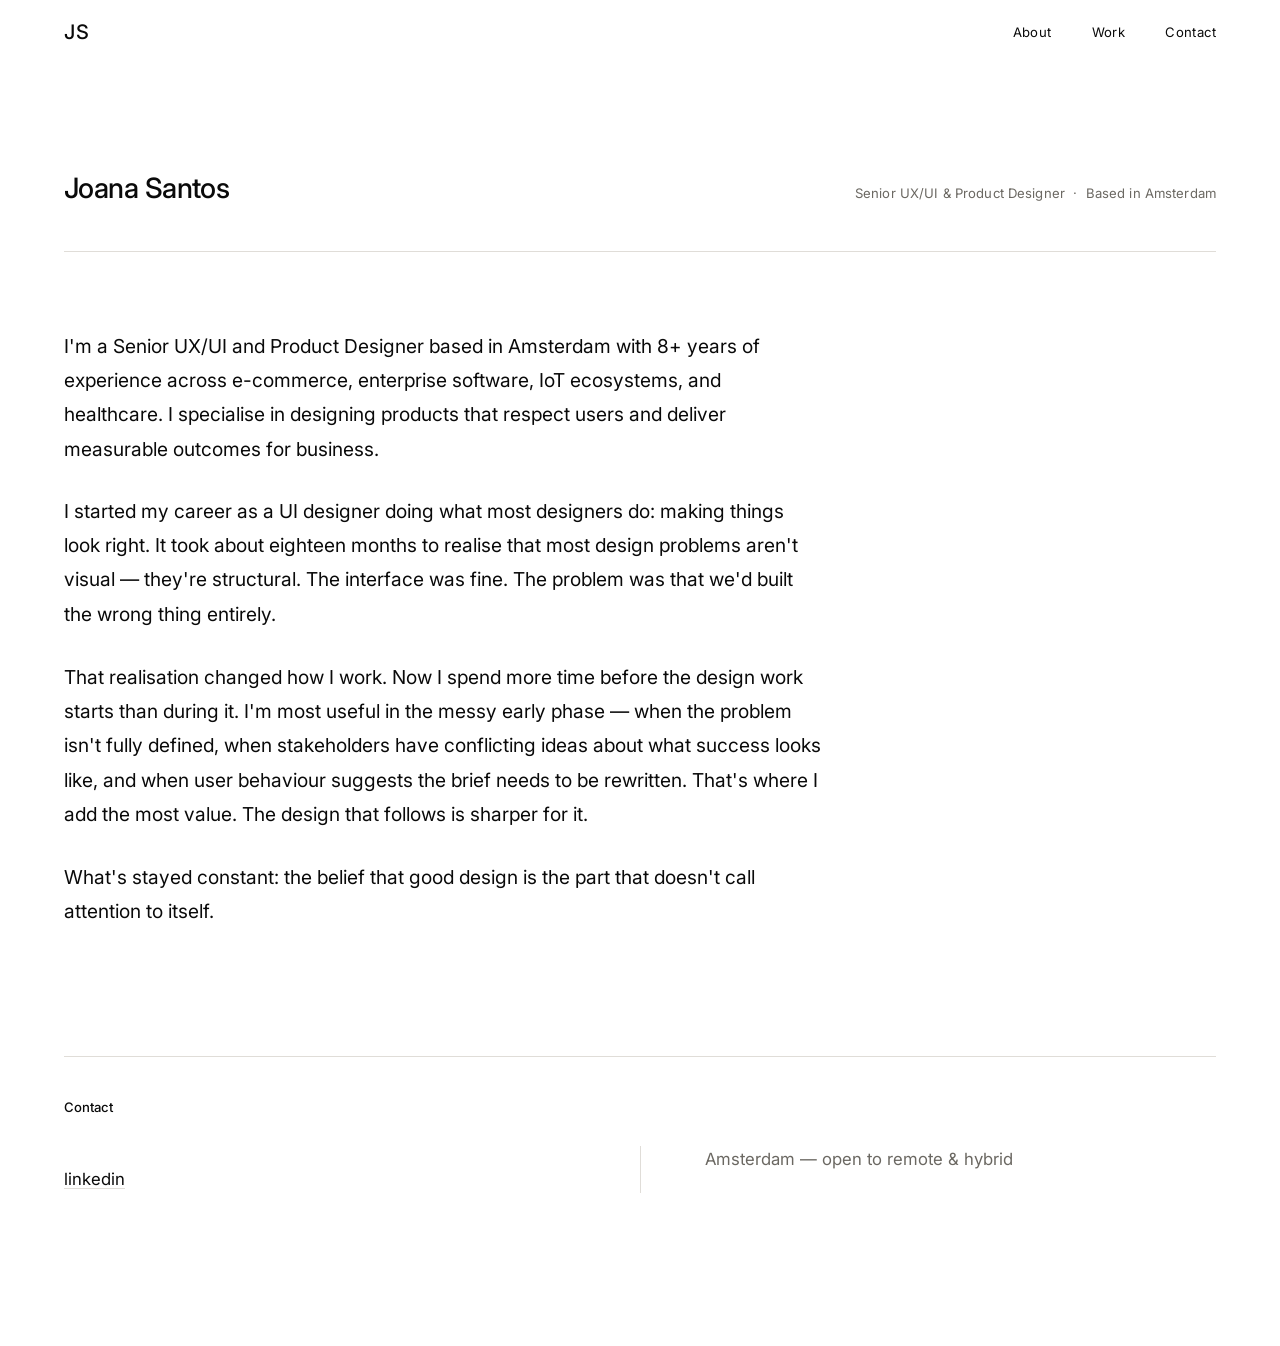
==== about.html @ a2ce0655 "Add files via upload" ====
<!DOCTYPE html>
<html lang="en">
<head>
  <meta charset="UTF-8" />
  <meta name="viewport" content="width=device-width, initial-scale=1.0" />
  <title>About — Joana Santos</title>
  <meta name="description" content="Senior UX/UI & Product Designer based in Amsterdam. 8+ years across e-commerce, enterprise, IoT, and healthcare." />
  <link rel="preconnect" href="https://fonts.googleapis.com" />
  <link rel="preconnect" href="https://fonts.gstatic.com" crossorigin />
  <link href="https://fonts.googleapis.com/css2?family=Inter:wght@300;400;500;600;700&display=swap" rel="stylesheet" />
  <link rel="stylesheet" href="style.css" />

  <style>
    /* ── About page layout ── */

    .about-page {
      padding-top: calc(var(--nav-h) + clamp(4rem, 8vw, 7rem));
      padding-bottom: clamp(6rem, 12vw, 10rem);
    }

    .about-header {
      display: flex;
      align-items: baseline;
      justify-content: space-between;
      gap: 1rem;
      padding-bottom: 2.5rem;
      border-bottom: 1px solid var(--border);
      margin-bottom: clamp(3rem, 6vw, 5rem);
    }

    .about-header__name {
      font-size: clamp(1.3rem, 2.5vw, 1.75rem);
      font-weight: 500;
      letter-spacing: -0.02em;
      color: var(--text);
    }

    .about-header__meta {
      font-size: 0.82rem;
      color: var(--muted);
      letter-spacing: 0.01em;
    }

    /* Bio */
    .about-bio {
      max-width: 760px;
      margin-bottom: clamp(5rem, 10vw, 8rem);
    }

    .about-bio p {
      font-size: clamp(1rem, 1.6vw, 1.2rem);
      font-weight: 400;
      line-height: 1.78;
      color: var(--text);
      margin-bottom: 1.5em;
    }

    .about-bio p:last-child { margin-bottom: 0; }

    /* Contact */
    .about-contact {
      border-top: 1px solid var(--border);
      padding-top: 2.5rem;
    }

    .about-contact__label {
      font-size: 0.82rem;
      font-weight: 500;
      color: var(--text);
      margin-bottom: 1.75rem;
    }

    .about-contact__grid {
      display: grid;
      grid-template-columns: 1fr 1fr;
    }

    .about-contact__col {
      padding-right: 4rem;
    }

    .about-contact__col + .about-contact__col {
      padding-right: 0;
      padding-left: 4rem;
      border-left: 1px solid var(--border);
    }

    .contact-item {
      font-size: clamp(0.9rem, 1.4vw, 1.05rem);
      color: var(--muted);
      margin-bottom: 0.3rem;
    }

    .contact-item a {
      color: var(--text);
      text-decoration: underline;
      text-decoration-color: var(--border);
      text-underline-offset: 3px;
      transition: text-decoration-color 0.2s ease;
    }
    .contact-item a:hover { text-decoration-color: var(--text); }

    .contact-location {
      font-size: clamp(0.9rem, 1.4vw, 1.05rem);
      color: var(--muted);
    }

    .contact-socials {
      display: flex;
      flex-direction: column;
      gap: 0.15rem;
      margin-top: 1.25rem;
    }

    .contact-social {
      font-size: clamp(0.9rem, 1.4vw, 1.05rem);
      color: var(--text);
      text-decoration: underline;
      text-decoration-color: var(--border);
      text-underline-offset: 3px;
      width: fit-content;
      transition: text-decoration-color 0.2s ease;
    }
    .contact-social:hover { text-decoration-color: var(--text); }

    /* Responsive */
    @media (max-width: 680px) {
      .about-header {
        flex-direction: column;
        gap: 0.25rem;
      }

      .about-contact__grid {
        grid-template-columns: 1fr;
        gap: 2.5rem;
      }

      .about-contact__col + .about-contact__col {
        padding-left: 0;
        border-left: none;
        border-top: 1px solid var(--border);
        padding-top: 2.5rem;
      }
    }
  </style>
</head>
<body>

  <!-- NAV -->
  <nav class="nav" id="nav" role="navigation" aria-label="Main navigation">
    <div class="nav__inner">
      <a href="index.html" class="nav__logo" aria-label="Joana Santos — home">JS</a>
      <button class="nav__hamburger" id="hamburger" aria-label="Toggle menu" aria-expanded="false" aria-controls="nav-links">
        <span></span>
        <span></span>
      </button>
      <ul class="nav__links" id="nav-links" role="list">
        <li><a href="index.html#about" class="nav__link">About</a></li>
        <li><a href="work.html" class="nav__link">Work</a></li>
        <li><a href="contact.html" class="nav__link">Contact</a></li>
      </ul>
    </div>
  </nav>

  <!-- Mobile overlay -->
  <div class="nav__overlay" id="nav-overlay" aria-hidden="true"></div>

  <!-- ABOUT -->
  <main>
    <div class="about-page">
      <div class="section-inner">

        <!-- Name / role -->
        <div class="about-header fade-in">
          <h1 class="about-header__name">Joana Santos</h1>
          <p class="about-header__meta">Senior UX/UI &amp; Product Designer &nbsp;·&nbsp; Based in Amsterdam</p>
        </div>

        <!-- Bio -->
        <div class="about-bio">
          <p class="fade-in">
            I'm a Senior UX/UI and Product Designer based in Amsterdam with 8+ years of experience across
            e-commerce, enterprise software, IoT ecosystems, and healthcare. I specialise in designing
            products that respect users and deliver measurable outcomes for business.
          </p>

          <p class="fade-in">
            I started my career as a UI designer doing what most designers do: making things look right.
            It took about eighteen months to realise that most design problems aren't visual — they're
            structural. The interface was fine. The problem was that we'd built the wrong thing entirely.
          </p>

          <p class="fade-in">
            That realisation changed how I work. Now I spend more time before the design work starts than
            during it. I'm most useful in the messy early phase — when the problem isn't fully defined,
            when stakeholders have conflicting ideas about what success looks like, and when user behaviour
            suggests the brief needs to be rewritten. That's where I add the most value.
            The design that follows is sharper for it.
          </p>

          <p class="fade-in">
            What's stayed constant: the belief that good design is the part that doesn't call attention
            to itself.
          </p>
        </div>

        <!-- Contact -->
        <div class="about-contact fade-in">
          <p class="about-contact__label">Contact</p>

          <div class="about-contact__grid">

            <div class="about-contact__col">
              <div class="contact-socials">
                <a href="https://www.linkedin.com/in/joana-maneira-santos/" class="contact-social" target="_blank" rel="noopener noreferrer">linkedin</a>
              </div>
            </div>

            <div class="about-contact__col">
              <p class="contact-location">Amsterdam &mdash; open to remote &amp; hybrid</p>
            </div>

          </div>
        </div>

      </div>
    </div>
  </main>

  <script src="script.js"></script>
</body>
</html>
---- style.css ----
/* ============================================================
   JOANA SANTOS — PORTFOLIO
   Kanso-inspired editorial design
   ============================================================ */

/* ------------------------------------------------------------
   CUSTOM PROPERTIES
------------------------------------------------------------ */
:root {
  --bg:        #FFFFFF;
  --bg-alt:    #F5F3EE;
  --text:      #0A0A0A;
  --muted:     #6B6862;
  --border:    #E0DDD8;

  --sans:      'Inter', sans-serif;

  --nav-h:     64px;
  --max-w:     1280px;
  --gutter:    clamp(1.25rem, 5vw, 4rem);

  --ease-out:  cubic-bezier(0.22, 1, 0.36, 1);
}

/* ------------------------------------------------------------
   RESET
------------------------------------------------------------ */
*, *::before, *::after {
  box-sizing: border-box;
  margin: 0;
  padding: 0;
}

html {
  scroll-behavior: smooth;
  scroll-padding-top: var(--nav-h);
  font-family: 'Inter', sans-serif;
}

body {
  background: var(--bg);
  color: var(--text);
  font-family: 'Inter', sans-serif;
  font-size: 1rem;
  font-weight: 400;
  line-height: 1.6;
  -webkit-font-smoothing: antialiased;
  -moz-osx-font-smoothing: grayscale;
  overflow-x: hidden;
}

a {
  color: inherit;
  text-decoration: none;
}

img,
svg {
  display: block;
}

button {
  cursor: pointer;
  font-family: inherit;
}

ul {
  list-style: none;
}

/* ------------------------------------------------------------
   LAYOUT UTILS
------------------------------------------------------------ */
.section-inner {
  max-width: var(--max-w);
  margin: 0 auto;
  padding-left: var(--gutter);
  padding-right: var(--gutter);
}

.eyebrow {
  display: block;
  font-size: 0.675rem;
  font-weight: 400;
  letter-spacing: 0.16em;
  text-transform: uppercase;
  color: var(--muted);
  margin-bottom: 1.5rem;
}

/* ------------------------------------------------------------
   FADE-IN SCROLL ANIMATIONS
------------------------------------------------------------ */
.fade-in {
  opacity: 0;
  transform: translateY(28px);
  transition:
    opacity  0.75s var(--ease-out),
    transform 0.75s var(--ease-out);
  will-change: opacity, transform;
}

.fade-in.is-visible {
  opacity: 1;
  transform: translateY(0);
}

/* ------------------------------------------------------------
   NAV
------------------------------------------------------------ */
.nav {
  position: fixed;
  inset: 0 0 auto 0;
  z-index: 200;
  height: var(--nav-h);
  background: rgba(255, 255, 255, 0.88);
  backdrop-filter: blur(16px);
  -webkit-backdrop-filter: blur(16px);
  border-bottom: 1px solid transparent;
  transition: border-color 0.3s ease;
}

.nav.is-scrolled {
  border-bottom-color: var(--border);
}

.nav__inner {
  max-width: var(--max-w);
  margin: 0 auto;
  padding: 0 var(--gutter);
  height: 100%;
  display: flex;
  align-items: center;
  justify-content: space-between;
}

/* Logo */
.nav__logo {
  font-family: 'Inter', sans-serif;
  font-size: 1.25rem;
  font-weight: 500;
  letter-spacing: 0.04em;
  color: var(--text);
  flex-shrink: 0;
  transition: opacity 0.2s ease;
}
.nav__logo:hover { opacity: 0.5; }

/* Desktop links */
.nav__links {
  display: flex;
  align-items: center;
  gap: 2.5rem;
}

.nav__link {
  font-size: 0.82rem;
  font-weight: 400;
  letter-spacing: 0.03em;
  color: var(--text);
  position: relative;
  padding-bottom: 3px;
}

.nav__link::after {
  content: '';
  position: absolute;
  bottom: 0;
  left: 0;
  width: 0;
  height: 1px;
  background: currentColor;
  transition: width 0.35s var(--ease-out);
}
.nav__link:hover::after { width: 100%; }

/* Hamburger */
.nav__hamburger {
  display: none;
  flex-direction: column;
  justify-content: center;
  gap: 6px;
  background: none;
  border: none;
  padding: 8px;
  margin-right: -8px;
  z-index: 201;
}

.nav__hamburger span {
  display: block;
  width: 22px;
  height: 1px;
  background: var(--text);
  transition: transform 0.35s var(--ease-out), opacity 0.2s ease;
  transform-origin: center;
}

.nav__hamburger.is-open span:nth-child(1) {
  transform: translateY(3.5px) rotate(45deg);
}
.nav__hamburger.is-open span:nth-child(2) {
  transform: translateY(-3.5px) rotate(-45deg);
}

/* Mobile overlay */
.nav__overlay {
  display: none;
  position: fixed;
  inset: 0;
  background: rgba(10, 10, 10, 0.3);
  backdrop-filter: blur(2px);
  z-index: 198;
  opacity: 0;
  transition: opacity 0.35s ease;
}
.nav__overlay.is-visible {
  opacity: 1;
}

/* ------------------------------------------------------------
   HERO
------------------------------------------------------------ */
.hero {
  min-height: auto;
  padding: 80px 24px 40px 24px;
  display: flex;
  flex-direction: column;
  justify-content: space-between;
  gap: 0;
}

.hero__top {
  align-self: flex-start;
}

.hero__desc {
  max-width: 520px;
  font-size: 16px;
  font-weight: 400;
  color: #111111;
  line-height: 1.6;
}

.hero__roles {
  font-size: 13px;
  font-weight: 400;
  color: #999999;
  margin-top: 16px;
}

.hero__name {
  align-self: flex-start;
  font-family: 'Inter', sans-serif;
  font-size: clamp(60px, 11vw, 150px);
  font-weight: 500;
  line-height: 0.9;
  letter-spacing: -0.03em;
  color: #0A0A0A;
  margin: 0;
  margin-top: 240px;
}




/* ------------------------------------------------------------
   WORK
------------------------------------------------------------ */
.work {
  background: #FFFFFF;
}

.work-grid {
  display: grid;
  grid-template-columns: 1fr 1fr;
  gap: 0;
}

.work-item {
  position: relative;
  aspect-ratio: 4 / 3;
  overflow: hidden;
  cursor: pointer;
}

.work-item--featured {
  grid-column: 1 / -1;
  aspect-ratio: 16 / 7;
}

.work-placeholder {
  width: 100%;
  height: 100%;
}

.work-img {
  position: absolute;
  inset: 0;
  width: 100%;
  height: 100%;
  object-fit: cover;
}

.work-overlay {
  position: absolute;
  inset: 0;
  background: rgba(0, 0, 0, 0.5);
  display: flex;
  flex-direction: column;
  align-items: center;
  justify-content: center;
  gap: 8px;
  opacity: 0;
  transition: opacity 0.3s ease;
}

.work-item:hover .work-overlay {
  opacity: 1;
}

.work-title {
  font-family: 'Inter', sans-serif;
  font-size: 24px;
  font-weight: 500;
  color: #ffffff;
}

.work-meta {
  font-family: 'Inter', sans-serif;
  font-size: 13px;
  font-weight: 400;
  color: rgba(255, 255, 255, 0.7);
}

/* ------------------------------------------------------------
   FOOTER
------------------------------------------------------------ */
.footer {
  background: var(--text);
  color: var(--bg);
  padding: clamp(5rem, 10vw, 10rem) 0 clamp(2rem, 4vw, 3rem);
}

.footer__top {
  display: flex;
  justify-content: space-between;
  align-items: flex-end;
  gap: 2rem;
  flex-wrap: wrap;
  padding-bottom: clamp(3rem, 5vw, 5rem);
  border-bottom: 1px solid rgba(255,255,255,0.1);
  margin-bottom: 2.5rem;
}

.footer__heading {
  font-family: 'Inter', sans-serif;
  font-size: clamp(3.5rem, 9vw, 10rem);
  font-weight: 500;
  line-height: 0.9;
  letter-spacing: -0.03em;
  color: var(--bg);
}

.footer__heading em {
  font-style: normal;
  opacity: 0.4;
}

.footer__email {
  font-size: clamp(0.85rem, 1.1vw, 1rem);
  font-weight: 400;
  color: rgba(255,255,255,0.55);
  border-bottom: 1px solid rgba(255,255,255,0.2);
  padding-bottom: 4px;
  transition: color 0.25s ease, border-color 0.25s ease;
  white-space: nowrap;
  align-self: flex-end;
}

.footer__email:hover {
  color: var(--bg);
  border-bottom-color: var(--bg);
}

.footer__bottom {
  display: flex;
  justify-content: space-between;
  align-items: center;
  gap: 1rem;
}

.footer__wordmark {
  font-family: 'Inter', sans-serif;
  font-size: 1rem;
  font-weight: 500;
  color: var(--bg);
}

.footer__contact {
  display: flex;
  gap: 1.5rem;
}

.footer__contact-link {
  font-size: 14px;
  font-weight: 400;
  color: inherit;
  text-decoration: none;
}

.footer__contact-link:hover {
  text-decoration: underline;
}

.footer__copy {
  font-size: 0.72rem;
  color: rgba(255,255,255,0.3);
  letter-spacing: 0.06em;
}

/* ------------------------------------------------------------
   CASE STUDY — VISUAL GALLERY COMPONENTS
   Used across all project case study pages
------------------------------------------------------------ */

/* Hero figure — replaces plain colour div once images are ready */
.cs-hero-fig {
  width: 100%;
  aspect-ratio: 16 / 7;
  overflow: hidden;
  margin-bottom: clamp(4rem, 8vw, 7rem);
  background: var(--bg-alt);
}
.cs-hero-fig img {
  width: 100%;
  height: 100%;
  object-fit: cover;
  display: block;
}

/* Full-bleed visual — sits outside any section-inner */
.cs-vis-full {
  width: 100%;
  overflow: hidden;
  margin: clamp(3.5rem, 7vw, 6rem) 0;
  background: var(--bg-alt);
}
.cs-vis-full img {
  width: 100%;
  height: auto;
  display: block;
  min-height: 400px;
  object-fit: cover;
}

/* Wide visual — inside section-inner but outside cs-body (up to ~1280px) */
.cs-vis-wide {
  overflow: hidden;
  margin-top: clamp(3rem, 6vw, 5rem);
  background: var(--bg-alt);
}
.cs-vis-wide img {
  width: 100%;
  height: auto;
  display: block;
  min-height: 300px;
  object-fit: cover;
}

/* 2-column pair */
.cs-vis-pair {
  display: grid;
  grid-template-columns: 1fr 1fr;
  gap: 12px;
  margin-top: clamp(3rem, 6vw, 5rem);
}
.cs-vis-pair figure {
  background: var(--bg-alt);
  overflow: hidden;
}
.cs-vis-pair figure img {
  width: 100%;
  height: 100%;
  aspect-ratio: 16 / 10;
  display: block;
  object-fit: cover;
}

/* 3-column trio */
.cs-vis-trio {
  display: grid;
  grid-template-columns: 1fr 1fr 1fr;
  gap: 12px;
  margin: clamp(3rem, 6vw, 5rem) 0;
}
.cs-vis-trio figure {
  background: var(--bg-alt);
  overflow: hidden;
}
.cs-vis-trio figure img {
  width: 100%;
  height: auto;
  display: block;
  min-height: 280px;
  object-fit: cover;
}

/* Caption */
.cs-vis-caption {
  font-size: 0.72rem;
  color: var(--muted);
  letter-spacing: 0.02em;
  margin-top: 0.5rem;
  line-height: 1.5;
}

/* ------------------------------------------------------------
   RESPONSIVE — TABLET (≤ 900px)
------------------------------------------------------------ */

/* ------------------------------------------------------------
   RESPONSIVE — MOBILE (≤ 680px)
------------------------------------------------------------ */
@media (max-width: 680px) {

  /* Visual gallery — stack on mobile */
  .cs-vis-pair,
  .cs-vis-trio {
    grid-template-columns: 1fr;
    gap: 8px;
  }

  /* NAV — logo left, hamburger right */
  .nav__hamburger {
    display: flex;
  }

  .nav__links {
    position: fixed;
    inset: 0 0 0 auto;
    width: min(300px, 85vw);
    height: 100%;
    background: var(--bg);
    border-left: 1px solid var(--border);
    flex-direction: column;
    align-items: flex-start;
    justify-content: center;
    padding: 2.5rem 2rem;
    gap: 1.75rem;
    transform: translateX(100%);
    transition: transform 0.4s var(--ease-out);
    z-index: 199;
    overflow-y: auto;
  }

  .nav__links.is-open {
    transform: translateX(0);
  }

  .nav__overlay {
    display: block;
  }

  .nav__link {
    font-family: 'Inter', sans-serif;
    font-size: 1.75rem;
    font-weight: 400;
    letter-spacing: -0.01em;
    line-height: 1.1;
  }

  .nav__link::after {
    display: none;
  }

  /* HERO */
  .hero {
    padding: 80px 16px 32px 16px;
    gap: 28px;
  }

  .hero__desc {
    max-width: 100%;
  }

  .hero__name {
    font-size: clamp(48px, 14vw, 120px);
  }



  /* FOOTER — stacked, dark background */
  .footer__top {
    flex-direction: column;
    align-items: flex-start;
    gap: 2rem;
  }

  .footer__heading {
    font-size: clamp(3rem, 14vw, 6rem);
    font-weight: 500;
  }

  .footer__email {
    align-self: flex-start;
    font-size: 0.875rem;
    font-weight: 400;
  }

  .footer__wordmark {
    font-weight: 500;
  }

  .footer__copy {
    font-weight: 400;
  }
}

/* ------------------------------------------------------------
   REDUCED MOTION
------------------------------------------------------------ */
@media (prefers-reduced-motion: reduce) {
  .fade-in {
    opacity: 1;
    transform: none;
    transition: none;
  }

  html {
    scroll-behavior: auto;
  }
}
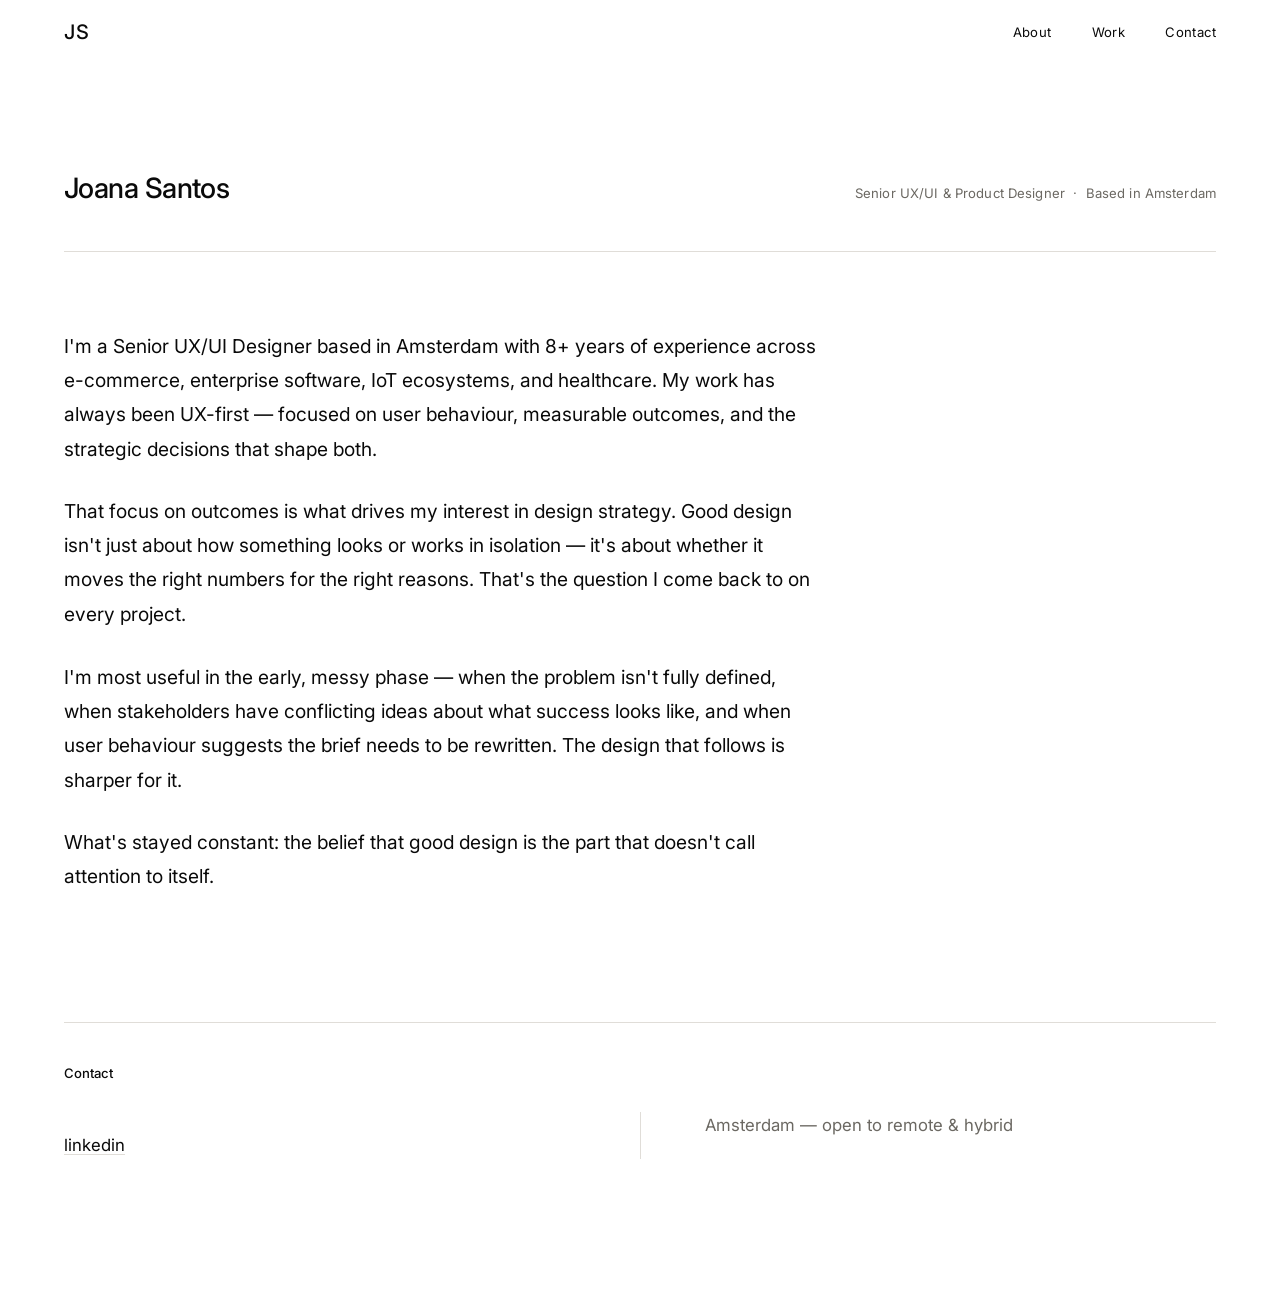
==== commit bfa0d270: "Add files via upload" ====
--- a/about.html
+++ b/about.html
@@ -149,15 +149,15 @@
   <!-- NAV -->
   <nav class="nav" id="nav" role="navigation" aria-label="Main navigation">
     <div class="nav__inner">
-      <a href="index.html" class="nav__logo" aria-label="Joana Santos — home">JS</a>
+      <a href="/" class="nav__logo" aria-label="Joana Santos — home">JS</a>
       <button class="nav__hamburger" id="hamburger" aria-label="Toggle menu" aria-expanded="false" aria-controls="nav-links">
         <span></span>
         <span></span>
       </button>
       <ul class="nav__links" id="nav-links" role="list">
-        <li><a href="index.html#about" class="nav__link">About</a></li>
-        <li><a href="work.html" class="nav__link">Work</a></li>
-        <li><a href="contact.html" class="nav__link">Contact</a></li>
+        <li><a href="/about" class="nav__link">About</a></li>
+        <li><a href="/work" class="nav__link">Work</a></li>
+        <li><a href="/contact" class="nav__link">Contact</a></li>
       </ul>
     </div>
   </nav>
@@ -179,23 +179,21 @@
         <!-- Bio -->
         <div class="about-bio">
           <p class="fade-in">
-            I'm a Senior UX/UI and Product Designer based in Amsterdam with 8+ years of experience across
-            e-commerce, enterprise software, IoT ecosystems, and healthcare. I specialise in designing
-            products that respect users and deliver measurable outcomes for business.
-          </p>
-
-          <p class="fade-in">
-            I started my career as a UI designer doing what most designers do: making things look right.
-            It took about eighteen months to realise that most design problems aren't visual — they're
-            structural. The interface was fine. The problem was that we'd built the wrong thing entirely.
-          </p>
-
-          <p class="fade-in">
-            That realisation changed how I work. Now I spend more time before the design work starts than
-            during it. I'm most useful in the messy early phase — when the problem isn't fully defined,
-            when stakeholders have conflicting ideas about what success looks like, and when user behaviour
-            suggests the brief needs to be rewritten. That's where I add the most value.
-            The design that follows is sharper for it.
+            I'm a Senior UX/UI Designer based in Amsterdam with 8+ years of experience across e-commerce,
+            enterprise software, IoT ecosystems, and healthcare. My work has always been UX-first — focused
+            on user behaviour, measurable outcomes, and the strategic decisions that shape both.
+          </p>
+
+          <p class="fade-in">
+            That focus on outcomes is what drives my interest in design strategy. Good design isn't just
+            about how something looks or works in isolation — it's about whether it moves the right numbers
+            for the right reasons. That's the question I come back to on every project.
+          </p>
+
+          <p class="fade-in">
+            I'm most useful in the early, messy phase — when the problem isn't fully defined, when
+            stakeholders have conflicting ideas about what success looks like, and when user behaviour
+            suggests the brief needs to be rewritten. The design that follows is sharper for it.
           </p>
 
           <p class="fade-in">
--- a/style.css
+++ b/style.css
@@ -177,6 +177,7 @@
 /* Hamburger */
 .nav__hamburger {
   display: none;
+  /* shown via media query */
   flex-direction: column;
   justify-content: center;
   gap: 6px;
@@ -313,6 +314,7 @@
   gap: 8px;
   opacity: 0;
   transition: opacity 0.3s ease;
+  pointer-events: none;
 }
 
 .work-item:hover .work-overlay {
@@ -518,6 +520,65 @@
 /* ------------------------------------------------------------
    RESPONSIVE — TABLET (≤ 900px)
 ------------------------------------------------------------ */
+@media (max-width: 900px) {
+  .work-grid {
+    grid-template-columns: 1fr;
+  }
+
+  .work-item--featured {
+    grid-column: 1;
+    aspect-ratio: 4 / 3;
+  }
+
+  /* Switch to hamburger */
+  .nav__hamburger {
+    display: flex;
+  }
+
+  /* Full-screen overlay menu */
+  .nav__links {
+    position: fixed;
+    inset: 0;
+    width: 100%;
+    height: 100vh;
+    background: var(--bg);
+    flex-direction: column;
+    align-items: flex-start;
+    justify-content: flex-end;
+    padding: 0 var(--gutter) clamp(3rem, 8vh, 5rem);
+    gap: clamp(1.5rem, 4vh, 2.5rem);
+    opacity: 0;
+    pointer-events: none;
+    transition: opacity 0.35s var(--ease-out);
+    z-index: 199;
+  }
+
+  .nav__links.is-open {
+    opacity: 1;
+    pointer-events: auto;
+  }
+
+  .nav__overlay {
+    display: none; /* not needed — menu IS the overlay */
+  }
+
+  .nav__link {
+    font-size: clamp(2.5rem, 8vw, 4rem);
+    font-weight: 400;
+    letter-spacing: -0.03em;
+    line-height: 1.05;
+    color: var(--text);
+  }
+
+  .nav__link::after {
+    display: none;
+  }
+
+  /* Hamburger turns white when menu is open */
+  .nav__hamburger.is-open span {
+    background: var(--text);
+  }
+}
 
 /* ------------------------------------------------------------
    RESPONSIVE — MOBILE (≤ 680px)
@@ -531,89 +592,100 @@
     gap: 8px;
   }
 
-  /* NAV — logo left, hamburger right */
-  .nav__hamburger {
-    display: flex;
-  }
-
-  .nav__links {
-    position: fixed;
-    inset: 0 0 0 auto;
-    width: min(300px, 85vw);
-    height: 100%;
-    background: var(--bg);
-    border-left: 1px solid var(--border);
-    flex-direction: column;
-    align-items: flex-start;
-    justify-content: center;
-    padding: 2.5rem 2rem;
-    gap: 1.75rem;
-    transform: translateX(100%);
-    transition: transform 0.4s var(--ease-out);
-    z-index: 199;
-    overflow-y: auto;
-  }
-
-  .nav__links.is-open {
-    transform: translateX(0);
-  }
-
-  .nav__overlay {
-    display: block;
-  }
-
-  .nav__link {
-    font-family: 'Inter', sans-serif;
-    font-size: 1.75rem;
-    font-weight: 400;
-    letter-spacing: -0.01em;
-    line-height: 1.1;
-  }
-
-  .nav__link::after {
-    display: none;
-  }
-
   /* HERO */
   .hero {
-    padding: 80px 16px 32px 16px;
-    gap: 28px;
+    padding: 80px 16px 40px 16px;
+    gap: 0;
   }
 
   .hero__desc {
     max-width: 100%;
+    font-size: 15px;
   }
 
   .hero__name {
-    font-size: clamp(48px, 14vw, 120px);
-  }
-
-
-
-  /* FOOTER — stacked, dark background */
-  .footer__top {
-    flex-direction: column;
-    align-items: flex-start;
-    gap: 2rem;
-  }
-
-  .footer__heading {
-    font-size: clamp(3rem, 14vw, 6rem);
-    font-weight: 500;
-  }
-
-  .footer__email {
-    align-self: flex-start;
-    font-size: 0.875rem;
-    font-weight: 400;
-  }
-
-  .footer__wordmark {
-    font-weight: 500;
-  }
-
-  .footer__copy {
-    font-weight: 400;
+    font-size: clamp(52px, 15vw, 100px);
+    margin-top: 80px;
+  }
+
+  /* WORK GRID */
+  .work-grid {
+    grid-template-columns: 1fr;
+  }
+
+  .work-item--featured {
+    grid-column: 1;
+    aspect-ratio: 4 / 3;
+  }
+
+  /* Always show overlay on mobile (no hover) */
+  .work-overlay {
+    opacity: 1;
+    background: rgba(0, 0, 0, 0.35);
+  }
+
+  .work-title {
+    font-size: 18px;
+  }
+
+  .work-meta {
+    font-size: 11px;
+  }
+
+  /* STAT STRIP — stack vertically */
+  .cs-stat-strip {
+    grid-template-columns: 1fr !important;
+  }
+
+  .cs-stat-strip > div {
+    border-right: none !important;
+    border-bottom: 1px solid var(--border);
+    padding: 2rem 0 !important;
+  }
+
+  .cs-stat-strip > div:last-child {
+    border-bottom: none;
+  }
+
+  /* CASE STUDY — shared components */
+
+  /* Header */
+  .cs-header {
+    padding: 2rem 0 2.5rem;
+  }
+
+  /* Section spacing */
+  .cs-section {
+    margin-bottom: clamp(2.5rem, 6vw, 4rem);
+  }
+
+  /* Insight bleed — use fixed 16px gutter on mobile */
+  .cs-insight {
+    margin-left: -16px !important;
+    margin-right: -16px !important;
+    padding-left: 16px !important;
+    padding-right: 16px !important;
+  }
+
+  /* Full-bleed visual — reduce min-height */
+  .cs-vis-full img {
+    min-height: 220px;
+  }
+
+  /* 2x2 dark screens grid → single column */
+  .cs-screens-grid {
+    grid-template-columns: 1fr !important;
+    gap: 1rem !important;
+  }
+
+  /* Next project — tighten */
+  .cs-next {
+    padding: 2rem 0;
+    gap: 1rem;
+  }
+
+  .cs-next__title {
+    font-size: 1rem;
   }
 }
 
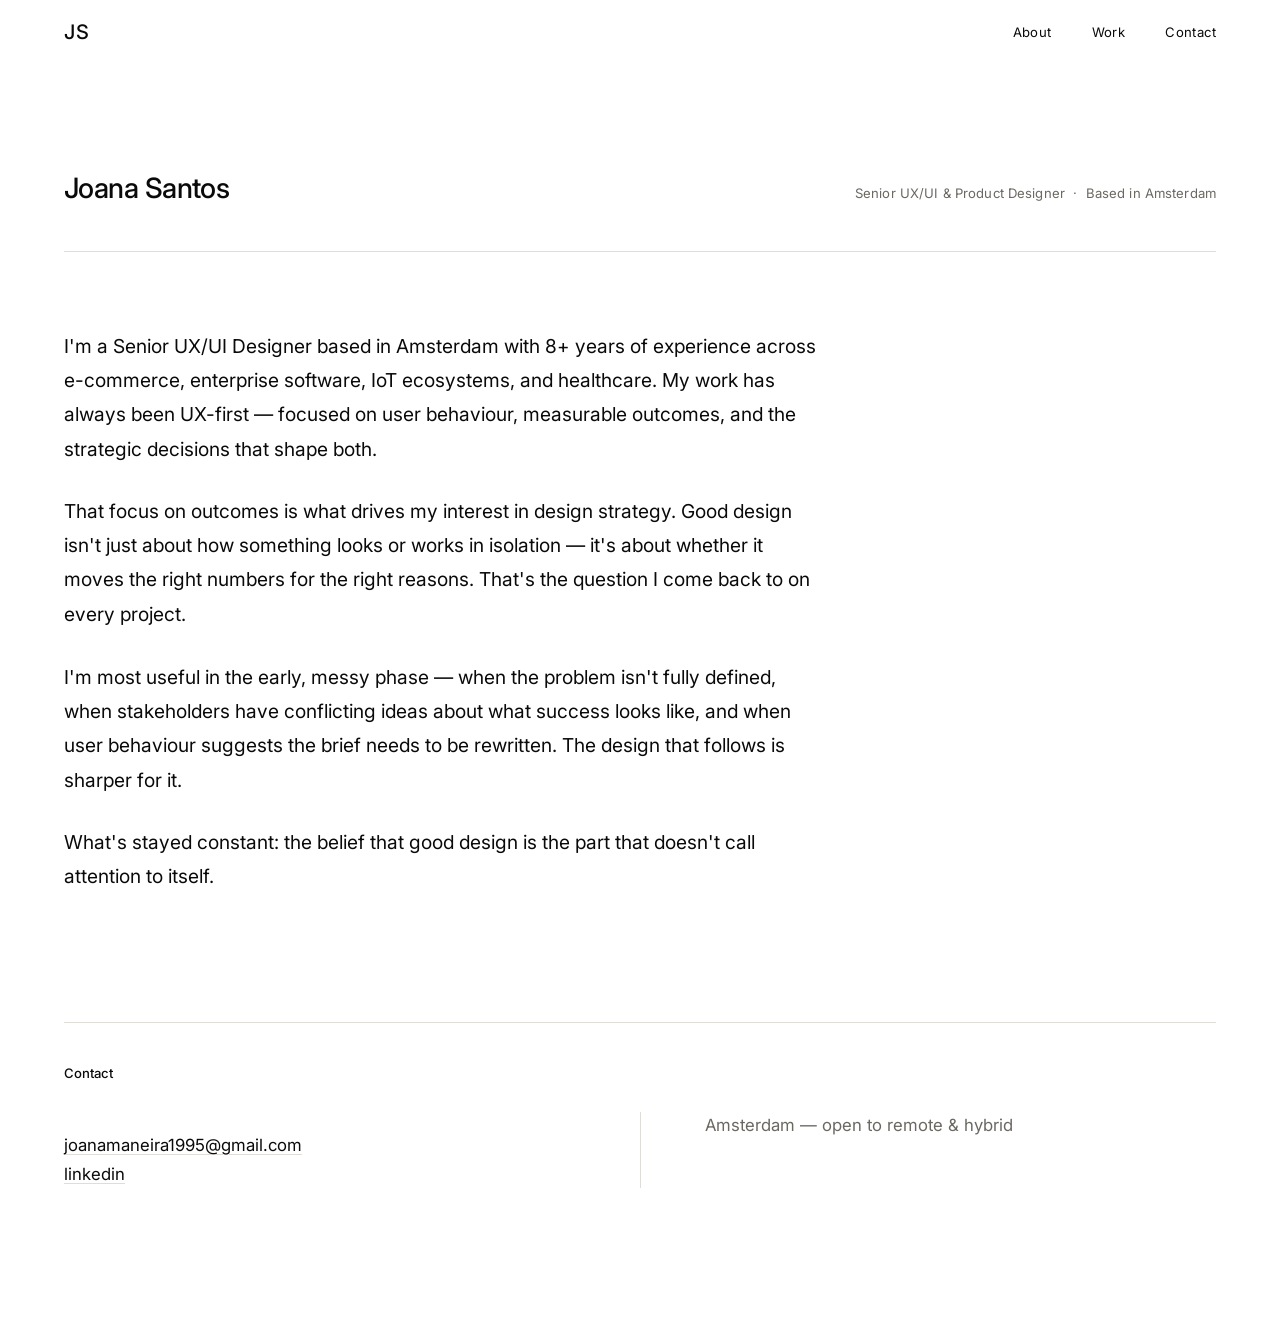
==== commit f357bf97: "Add files via upload" ====
--- a/about.html
+++ b/about.html
@@ -9,6 +9,7 @@
   <link rel="preconnect" href="https://fonts.gstatic.com" crossorigin />
   <link href="https://fonts.googleapis.com/css2?family=Inter:wght@300;400;500;600;700&display=swap" rel="stylesheet" />
   <link rel="stylesheet" href="style.css" />
+  <link rel="icon" type="image/png" href="/img/favicon.png" />
 
   <style>
     /* ── About page layout ── */
@@ -210,6 +211,7 @@
 
             <div class="about-contact__col">
               <div class="contact-socials">
+                <a href="mailto:joanamaneira1995@gmail.com" class="contact-social">joanamaneira1995@gmail.com</a>
                 <a href="https://www.linkedin.com/in/joana-maneira-santos/" class="contact-social" target="_blank" rel="noopener noreferrer">linkedin</a>
               </div>
             </div>
--- a/style.css
+++ b/style.css
@@ -224,7 +224,9 @@
 ------------------------------------------------------------ */
 .hero {
   min-height: auto;
-  padding: 80px 24px 40px 24px;
+  padding: calc(var(--nav-h) + clamp(2rem, 5vw, 4rem)) var(--gutter) clamp(3rem, 6vw, 5rem);
+  max-width: var(--max-w);
+  margin: 0 auto;
   display: flex;
   flex-direction: column;
   justify-content: space-between;
@@ -545,8 +547,8 @@
     flex-direction: column;
     align-items: flex-start;
     justify-content: flex-end;
-    padding: 0 var(--gutter) clamp(3rem, 8vh, 5rem);
-    gap: clamp(1.5rem, 4vh, 2.5rem);
+    padding: 0 var(--gutter) clamp(2.5rem, 6vh, 4rem);
+    gap: clamp(1rem, 3vh, 2rem);
     opacity: 0;
     pointer-events: none;
     transition: opacity 0.35s var(--ease-out);
@@ -563,10 +565,10 @@
   }
 
   .nav__link {
-    font-size: clamp(2.5rem, 8vw, 4rem);
+    font-size: clamp(2rem, 10vw, 3.5rem);
     font-weight: 400;
     letter-spacing: -0.03em;
-    line-height: 1.05;
+    line-height: 1.1;
     color: var(--text);
   }
 
@@ -594,7 +596,7 @@
 
   /* HERO */
   .hero {
-    padding: 80px 16px 40px 16px;
+    padding: calc(var(--nav-h) + 1.5rem) 16px 3rem;
     gap: 0;
   }
 
@@ -604,8 +606,8 @@
   }
 
   .hero__name {
-    font-size: clamp(52px, 15vw, 100px);
-    margin-top: 80px;
+    font-size: clamp(72px, 22vw, 120px);
+    margin-top: clamp(3rem, 10vw, 5rem);
   }
 
   /* WORK GRID */
